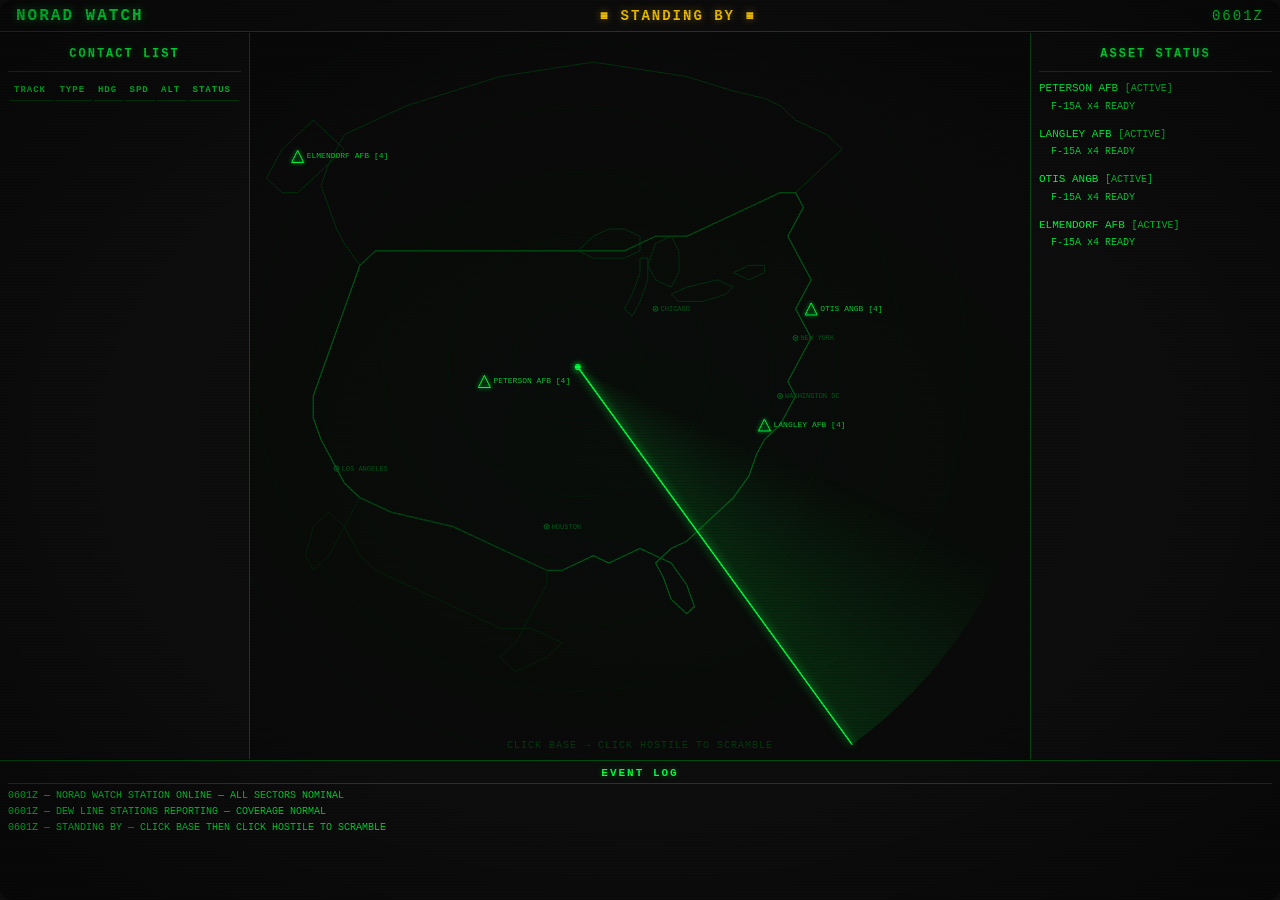
==== index.html @ 204f549c "Initial commit — Phase 1 + Phase 2 complete Phase 1: Playable prototype with radar sweep, North Amer" ====
<!DOCTYPE html>
<html lang="en">
<head>
<meta charset="UTF-8">
<meta name="viewport" content="width=device-width, initial-scale=1.0">
<title>NORAD WATCH</title>
<link rel="stylesheet" href="style.css">
</head>
<body>

<div class="crt-glow"></div>
<div class="crt-vignette"></div>
<div class="crt-overlay"></div>

<div class="layout">
  <!-- Top Bar -->
  <div class="top-bar">
    <span class="title">NORAD WATCH</span>
    <span class="status" id="gameStatus">■ STANDING BY ■</span>
    <span class="clock" id="utcClock">0000Z</span>
  </div>

  <!-- Left Panel: Contact List -->
  <div class="panel left-panel">
    <div class="panel-header">CONTACT LIST</div>
    <table class="contact-table">
      <thead>
        <tr>
          <th>TRACK</th>
          <th>TYPE</th>
          <th>HDG</th>
          <th>SPD</th>
          <th>ALT</th>
          <th>STATUS</th>
        </tr>
      </thead>
      <tbody id="contactBody">
      </tbody>
    </table>
    <div id="selectionDetail" class="selection-detail"></div>
  </div>

  <!-- Center: Radar Canvas -->
  <div class="center-area">
    <canvas id="radarCanvas"></canvas>
    <div class="instructions">CLICK BASE → CLICK HOSTILE TO SCRAMBLE</div>
  </div>

  <!-- Right Panel: Asset Status -->
  <div class="panel right-panel">
    <div class="panel-header">ASSET STATUS</div>
    <div id="assetList"></div>
  </div>

  <!-- Bottom Bar: Event Log -->
  <div class="bottom-bar">
    <div class="panel-header">EVENT LOG</div>
    <div class="event-log" id="eventLog"></div>
  </div>
</div>

<script type="module" src="src/main.js"></script>
</body>
</html>
---- style.css ----
* {
  margin: 0;
  padding: 0;
  box-sizing: border-box;
}

:root {
  --green-bright: #00ff41;
  --green-mid: #00cc33;
  --green-dim: #003b0f;
  --green-text: #00dd38;
  --red-alert: #ff4444;
  --yellow-warn: #ffcc00;
  --orange-warn: #ff8800;
  --bg-dark: #0a0a0a;
  --bg-panel: #0d0d0d;
  --border-green: #004d14;
}

body {
  background: var(--bg-dark);
  color: var(--green-text);
  font-family: 'Courier New', Courier, monospace;
  overflow: hidden;
  height: 100vh;
  width: 100vw;
}

/* CRT scanline overlay */
.crt-overlay {
  position: fixed;
  top: 0; left: 0;
  width: 100%; height: 100%;
  pointer-events: none;
  z-index: 1000;
  background: repeating-linear-gradient(
    0deg,
    rgba(0, 0, 0, 0.15) 0px,
    rgba(0, 0, 0, 0.15) 1px,
    transparent 1px,
    transparent 3px
  );
}

.crt-vignette {
  position: fixed;
  top: 0; left: 0;
  width: 100%; height: 100%;
  pointer-events: none;
  z-index: 999;
  background: radial-gradient(
    ellipse at center,
    transparent 60%,
    rgba(0, 0, 0, 0.4) 100%
  );
  border-radius: 12px;
}

.crt-glow {
  position: fixed;
  top: 0; left: 0;
  width: 100%; height: 100%;
  pointer-events: none;
  z-index: 998;
  background: radial-gradient(
    ellipse at center,
    rgba(0, 255, 65, 0.02) 0%,
    transparent 70%
  );
}

/* Main layout */
.layout {
  display: grid;
  grid-template-columns: 250px 1fr 250px;
  grid-template-rows: 32px 1fr 140px;
  grid-template-areas:
    "topbar topbar topbar"
    "left center right"
    "bottom bottom bottom";
  height: 100vh;
  width: 100vw;
  gap: 1px;
}

/* Top bar */
.top-bar {
  grid-area: topbar;
  display: flex;
  justify-content: space-between;
  align-items: center;
  padding: 0 16px;
  background: var(--bg-panel);
  border-bottom: 1px solid var(--border-green);
  font-size: 14px;
  letter-spacing: 2px;
}

.top-bar .title {
  color: var(--green-bright);
  font-weight: bold;
  font-size: 16px;
  text-shadow: 0 0 8px rgba(0, 255, 65, 0.5);
}

.top-bar .status {
  font-weight: bold;
  text-shadow: 0 0 8px rgba(255, 204, 0, 0.4);
}

.top-bar .clock {
  color: var(--green-bright);
  text-shadow: 0 0 6px rgba(0, 255, 65, 0.3);
}

/* Panels */
.panel {
  background: var(--bg-panel);
  padding: 8px;
  overflow-y: auto;
  font-size: 11px;
  line-height: 1.5;
}

.panel-header {
  color: var(--green-bright);
  font-size: 12px;
  font-weight: bold;
  letter-spacing: 2px;
  text-align: center;
  padding: 4px 0 8px 0;
  border-bottom: 1px solid var(--border-green);
  margin-bottom: 8px;
  text-shadow: 0 0 6px rgba(0, 255, 65, 0.3);
}

/* Left panel */
.left-panel {
  grid-area: left;
  border-right: 1px solid var(--border-green);
}

.contact-table {
  width: 100%;
  font-size: 10px;
}

.contact-table th {
  color: var(--green-mid);
  text-align: left;
  padding: 2px 4px;
  border-bottom: 1px solid var(--green-dim);
  font-size: 9px;
  letter-spacing: 1px;
}

.contact-table td {
  padding: 2px 4px;
  color: var(--green-text);
}

.contact-table tr.hostile td {
  color: var(--red-alert);
}

.contact-table tr.hostile td.status-cell {
  text-shadow: 0 0 4px rgba(255, 68, 68, 0.4);
}

.contact-table tr.selected td {
  background: rgba(255, 68, 68, 0.1);
}

.contact-table tr.neutralized td {
  color: var(--green-dim);
  text-decoration: line-through;
}

.contact-table tr {
  cursor: pointer;
}

.contact-table tr:hover td {
  background: rgba(0, 255, 65, 0.05);
}

/* Selection detail */
.selection-detail {
  margin-top: 12px;
  padding-top: 8px;
  border-top: 1px solid var(--border-green);
  font-size: 10px;
  line-height: 1.6;
  min-height: 20px;
}

.selection-detail:empty {
  display: none;
}

.detail-header {
  color: var(--green-bright);
  font-size: 11px;
  font-weight: bold;
  letter-spacing: 1px;
  margin-bottom: 4px;
}

.detail-row {
  display: flex;
  justify-content: space-between;
  padding: 1px 0;
}

.detail-label {
  color: var(--green-mid);
}

.detail-value {
  color: var(--green-text);
}

.detail-value.hostile {
  color: var(--red-alert);
}

.detail-value.friendly {
  color: var(--green-bright);
}

.detail-assigned {
  margin-top: 4px;
  padding-top: 4px;
  border-top: 1px solid #002a0b;
  color: var(--green-mid);
  font-size: 9px;
}

/* Right panel */
.right-panel {
  grid-area: right;
  border-left: 1px solid var(--border-green);
}

.base-block {
  margin-bottom: 12px;
}

.base-name {
  color: var(--green-bright);
  font-size: 11px;
  margin-bottom: 2px;
}

.base-name .active-tag {
  color: var(--green-mid);
  font-size: 10px;
}

.asset-line {
  padding-left: 12px;
  font-size: 10px;
  color: var(--green-text);
}

/* Center canvas */
.center-area {
  grid-area: center;
  position: relative;
  overflow: hidden;
}

#radarCanvas {
  width: 100%;
  height: 100%;
  display: block;
  cursor: crosshair;
}

/* Bottom bar */
.bottom-bar {
  grid-area: bottom;
  border-top: 1px solid var(--border-green);
  background: var(--bg-panel);
  padding: 4px 8px;
  overflow: hidden;
}

.bottom-bar .panel-header {
  padding: 2px 0 4px 0;
  margin-bottom: 4px;
  font-size: 11px;
}

.event-log {
  height: calc(140px - 32px);
  overflow-y: auto;
  font-size: 10px;
  line-height: 1.6;
}

.event-log .log-entry {
  color: var(--green-text);
  white-space: nowrap;
}

.event-log .log-entry.alert {
  color: var(--red-alert);
}

.event-log .log-entry.warn {
  color: var(--yellow-warn);
}

/* Instructions overlay */
.instructions {
  position: absolute;
  bottom: 8px;
  left: 50%;
  transform: translateX(-50%);
  color: var(--green-dim);
  font-size: 10px;
  letter-spacing: 1px;
  pointer-events: none;
  text-align: center;
  z-index: 10;
}

/* Scrollbar */
::-webkit-scrollbar { width: 4px; }
::-webkit-scrollbar-track { background: var(--bg-dark); }
::-webkit-scrollbar-thumb { background: var(--green-dim); }
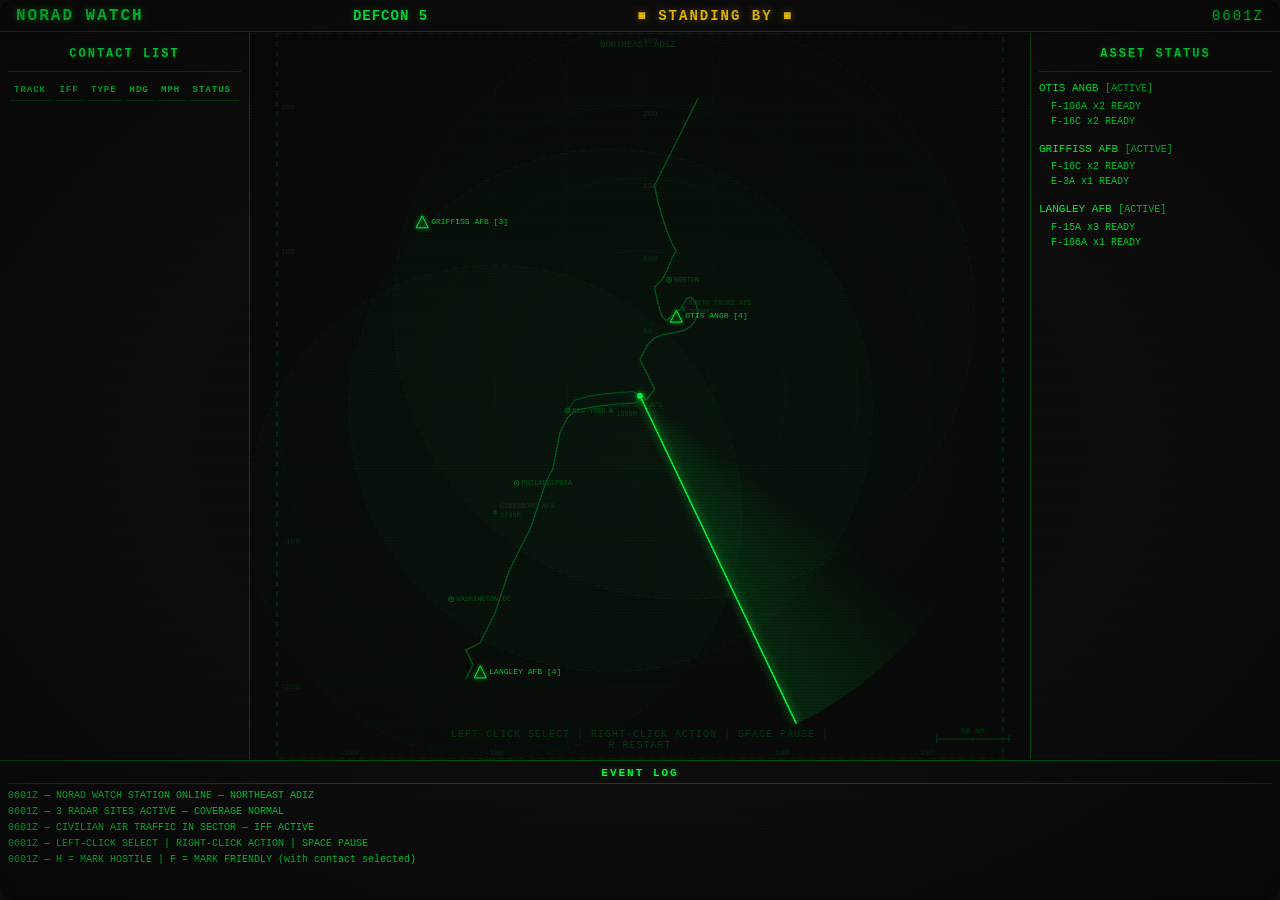
==== commit f4f434b7: "Phase 4-6: Sector focus, IFF pipeline, civilian traffic Phase 4 (waves/DEFCON) was already built. Th" ====
--- a/index.html
+++ b/index.html
@@ -16,7 +16,9 @@
   <!-- Top Bar -->
   <div class="top-bar">
     <span class="title">NORAD WATCH</span>
+    <span class="defcon" id="defconLevel">DEFCON 5</span>
     <span class="status" id="gameStatus">■ STANDING BY ■</span>
+    <span class="wave" id="waveIndicator"></span>
     <span class="clock" id="utcClock">0000Z</span>
   </div>
 
@@ -27,10 +29,10 @@
       <thead>
         <tr>
           <th>TRACK</th>
+          <th>IFF</th>
           <th>TYPE</th>
           <th>HDG</th>
-          <th>SPD</th>
-          <th>ALT</th>
+          <th>MPH</th>
           <th>STATUS</th>
         </tr>
       </thead>
@@ -43,7 +45,8 @@
   <!-- Center: Radar Canvas -->
   <div class="center-area">
     <canvas id="radarCanvas"></canvas>
-    <div class="instructions">CLICK BASE → CLICK HOSTILE TO SCRAMBLE</div>
+    <div class="instructions">LEFT-CLICK SELECT | RIGHT-CLICK ACTION | SPACE PAUSE | R RESTART</div>
+    <div class="scoring-overlay" id="scoringOverlay"></div>
   </div>
 
   <!-- Right Panel: Asset Status -->
--- a/style.css
+++ b/style.css
@@ -12,6 +12,7 @@
   --red-alert: #ff4444;
   --yellow-warn: #ffcc00;
   --orange-warn: #ff8800;
+  --amber: #ff8800;
   --bg-dark: #0a0a0a;
   --bg-panel: #0d0d0d;
   --border-green: #004d14;
@@ -108,6 +109,16 @@
   text-shadow: 0 0 8px rgba(255, 204, 0, 0.4);
 }
 
+.top-bar .defcon {
+  font-weight: bold;
+  letter-spacing: 1px;
+}
+
+.top-bar .wave {
+  color: var(--green-mid);
+  font-size: 12px;
+}
+
 .top-bar .clock {
   color: var(--green-bright);
   text-shadow: 0 0 6px rgba(0, 255, 65, 0.3);
@@ -167,13 +178,35 @@
   text-shadow: 0 0 4px rgba(255, 68, 68, 0.4);
 }
 
+.contact-table tr.unknown-contact td {
+  color: var(--amber);
+}
+
+.contact-table tr.friendly td {
+  color: var(--green-dim);
+}
+
 .contact-table tr.selected td {
+  background: rgba(255, 136, 0, 0.1);
+}
+
+.contact-table tr.hostile.selected td {
   background: rgba(255, 68, 68, 0.1);
 }
 
 .contact-table tr.neutralized td {
-  color: var(--green-dim);
+  color: #1a1a1a;
   text-decoration: line-through;
+}
+
+.mark-controls {
+  margin-top: 6px;
+  padding: 4px 0;
+}
+
+.mark-hint {
+  color: var(--amber);
+  font-size: 9px;
 }
 
 .contact-table tr {
@@ -236,6 +269,43 @@
   font-size: 9px;
 }
 
+/* Aircraft selection rows (base detail panel) */
+.aircraft-row {
+  display: flex;
+  justify-content: space-between;
+  align-items: center;
+  padding: 3px 4px;
+  cursor: pointer;
+  border: 1px solid transparent;
+  margin: 1px 0;
+}
+
+.aircraft-row:hover {
+  background: rgba(0, 255, 65, 0.08);
+  border-color: var(--green-dim);
+}
+
+.aircraft-row.aircraft-selected {
+  background: rgba(0, 255, 65, 0.15);
+  border-color: var(--green-bright);
+  box-shadow: 0 0 4px rgba(0, 255, 65, 0.2);
+}
+
+.aircraft-stats {
+  margin-top: 6px;
+  padding-top: 6px;
+  border-top: 1px solid var(--border-green);
+  font-size: 10px;
+}
+
+.aircraft-desc {
+  margin-top: 4px;
+  color: var(--green-mid);
+  font-size: 9px;
+  line-height: 1.4;
+  font-style: italic;
+}
+
 /* Right panel */
 .right-panel {
   grid-area: right;
@@ -262,6 +332,15 @@
   font-size: 10px;
   color: var(--green-text);
 }
+
+.asset-crashed {
+  color: var(--red-alert);
+  text-decoration: line-through;
+}
+
+.fuel-ok { color: var(--green-text); }
+.fuel-low { color: var(--yellow-warn); }
+.fuel-critical { color: var(--red-alert); }
 
 /* Center canvas */
 .center-area {
@@ -326,6 +405,69 @@
   z-index: 10;
 }
 
+/* Scoring overlay */
+.scoring-overlay {
+  display: none;
+  position: absolute;
+  top: 50%;
+  left: 50%;
+  transform: translate(-50%, -50%);
+  background: rgba(10, 10, 10, 0.92);
+  border: 1px solid var(--border-green);
+  padding: 24px 36px;
+  z-index: 50;
+  font-size: 12px;
+  min-width: 280px;
+  text-align: center;
+}
+
+.scoring-title {
+  color: var(--green-bright);
+  font-size: 18px;
+  font-weight: bold;
+  letter-spacing: 3px;
+  margin-bottom: 12px;
+  text-shadow: 0 0 12px rgba(0, 255, 65, 0.5);
+}
+
+.scoring-line {
+  border-bottom: 1px solid var(--border-green);
+  margin: 8px 0;
+}
+
+.scoring-row {
+  display: flex;
+  justify-content: space-between;
+  padding: 3px 0;
+  color: var(--green-text);
+}
+
+.scoring-row .hostile {
+  color: var(--red-alert);
+}
+
+.scoring-total {
+  color: var(--green-bright);
+  font-size: 16px;
+  font-weight: bold;
+  margin-top: 8px;
+  letter-spacing: 2px;
+  text-shadow: 0 0 8px rgba(0, 255, 65, 0.4);
+}
+
+.scoring-defcon {
+  color: var(--yellow-warn);
+  font-size: 11px;
+  margin-top: 4px;
+}
+
+.scoring-hint {
+  color: var(--green-dim);
+  font-size: 10px;
+  margin-top: 12px;
+  letter-spacing: 1px;
+}
+
 /* Scrollbar */
 ::-webkit-scrollbar { width: 4px; }
 ::-webkit-scrollbar-track { background: var(--bg-dark); }
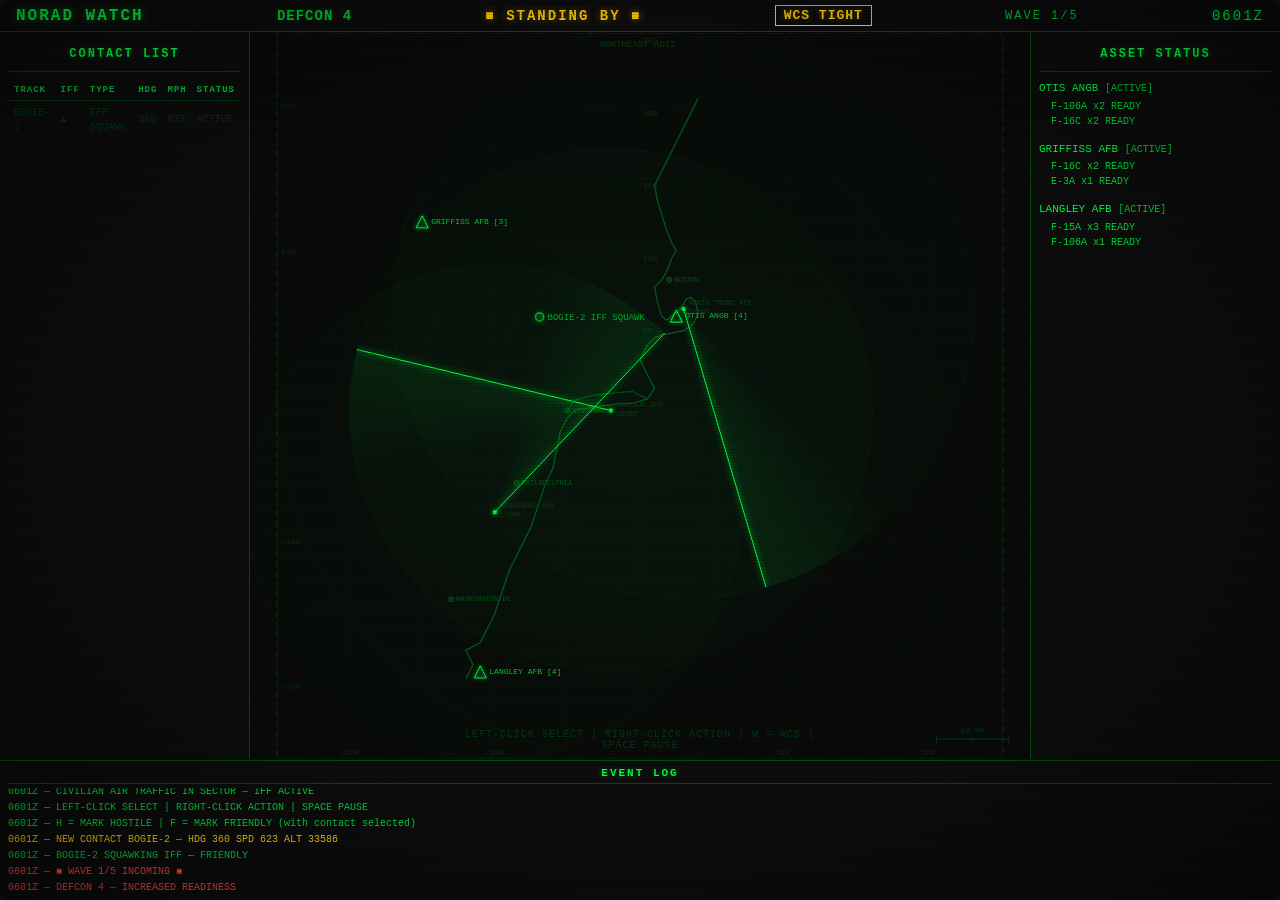
==== commit cc8d22bf: "Phase 7: Weapons Control States, per-site radar sweeps, AWACS improvements WCS system (FREE/TIGHT/HO" ====
--- a/index.html
+++ b/index.html
@@ -18,6 +18,7 @@
     <span class="title">NORAD WATCH</span>
     <span class="defcon" id="defconLevel">DEFCON 5</span>
     <span class="status" id="gameStatus">■ STANDING BY ■</span>
+    <span class="wcs" id="wcsIndicator">WCS TIGHT</span>
     <span class="wave" id="waveIndicator"></span>
     <span class="clock" id="utcClock">0000Z</span>
   </div>
@@ -45,7 +46,7 @@
   <!-- Center: Radar Canvas -->
   <div class="center-area">
     <canvas id="radarCanvas"></canvas>
-    <div class="instructions">LEFT-CLICK SELECT | RIGHT-CLICK ACTION | SPACE PAUSE | R RESTART</div>
+    <div class="instructions">LEFT-CLICK SELECT | RIGHT-CLICK ACTION | W = WCS | SPACE PAUSE</div>
     <div class="scoring-overlay" id="scoringOverlay"></div>
   </div>
 
--- a/style.css
+++ b/style.css
@@ -114,6 +114,15 @@
   letter-spacing: 1px;
 }
 
+.top-bar .wcs {
+  font-weight: bold;
+  font-size: 13px;
+  letter-spacing: 1px;
+  padding: 2px 8px;
+  border: 1px solid;
+  cursor: pointer;
+}
+
 .top-bar .wave {
   color: var(--green-mid);
   font-size: 12px;
@@ -468,6 +477,28 @@
   letter-spacing: 1px;
 }
 
+/* Action buttons */
+.detail-actions {
+  margin-top: 6px;
+  padding-top: 4px;
+}
+
+.rtb-btn {
+  background: transparent;
+  color: var(--yellow-warn);
+  border: 1px solid var(--yellow-warn);
+  font-family: 'Courier New', Courier, monospace;
+  font-size: 10px;
+  letter-spacing: 2px;
+  padding: 3px 12px;
+  cursor: pointer;
+}
+
+.rtb-btn:hover {
+  background: rgba(255, 204, 0, 0.15);
+  text-shadow: 0 0 6px rgba(255, 204, 0, 0.4);
+}
+
 /* Scrollbar */
 ::-webkit-scrollbar { width: 4px; }
 ::-webkit-scrollbar-track { background: var(--bg-dark); }
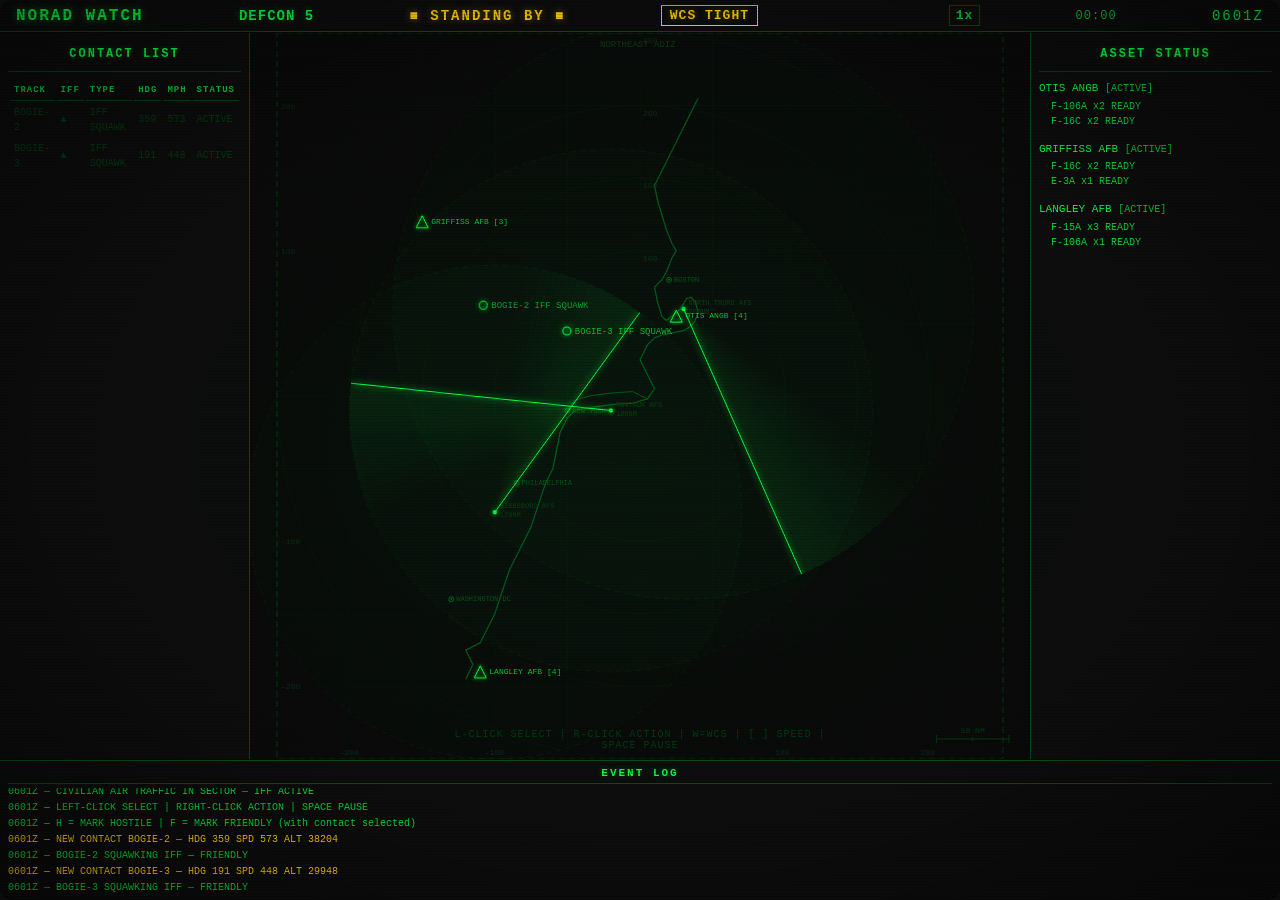
==== commit 2528b461: "Phase 8: Time compression, auto-pause, game clock Variable time compression (1x-16x) via [ ] keys. A" ====
--- a/index.html
+++ b/index.html
@@ -20,6 +20,8 @@
     <span class="status" id="gameStatus">■ STANDING BY ■</span>
     <span class="wcs" id="wcsIndicator">WCS TIGHT</span>
     <span class="wave" id="waveIndicator"></span>
+    <span class="speed" id="speedIndicator">1x</span>
+    <span class="game-clock" id="gameClock">00:00</span>
     <span class="clock" id="utcClock">0000Z</span>
   </div>
 
@@ -46,7 +48,7 @@
   <!-- Center: Radar Canvas -->
   <div class="center-area">
     <canvas id="radarCanvas"></canvas>
-    <div class="instructions">LEFT-CLICK SELECT | RIGHT-CLICK ACTION | W = WCS | SPACE PAUSE</div>
+    <div class="instructions">L-CLICK SELECT | R-CLICK ACTION | W=WCS | [ ] SPEED | SPACE PAUSE</div>
     <div class="scoring-overlay" id="scoringOverlay"></div>
   </div>
 
--- a/style.css
+++ b/style.css
@@ -128,6 +128,20 @@
   font-size: 12px;
 }
 
+.top-bar .speed {
+  font-weight: bold;
+  font-size: 13px;
+  letter-spacing: 1px;
+  padding: 2px 6px;
+  border: 1px solid var(--green-dim);
+}
+
+.top-bar .game-clock {
+  color: var(--green-mid);
+  font-size: 12px;
+  letter-spacing: 1px;
+}
+
 .top-bar .clock {
   color: var(--green-bright);
   text-shadow: 0 0 6px rgba(0, 255, 65, 0.3);
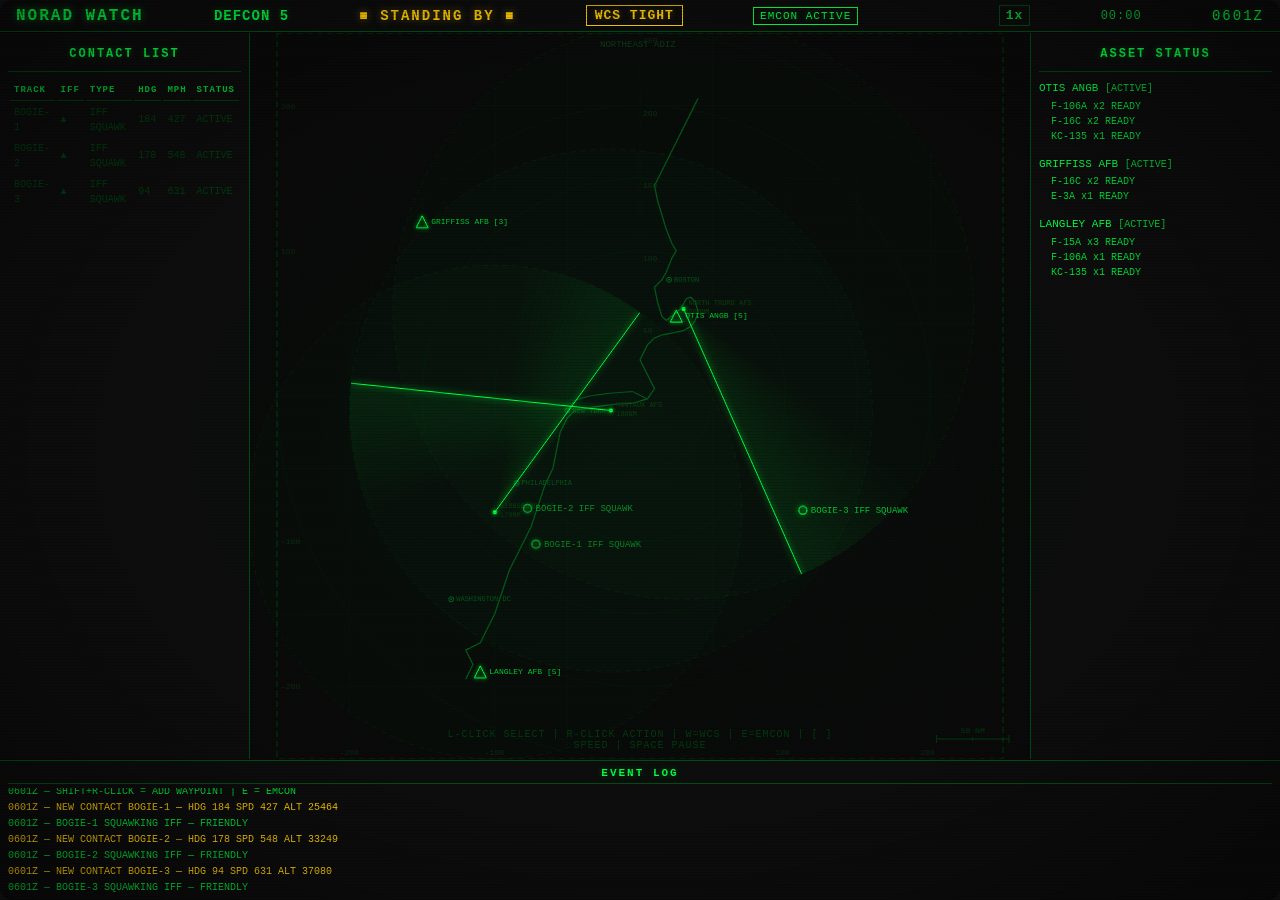
==== commit c2bf3a02: "Phase 10 + 11A: Sensor depth, EMCON, ESM, AWACS hunting, map zoom Phase 10 — Sensor Depth: - Aircraf" ====
--- a/index.html
+++ b/index.html
@@ -4,6 +4,7 @@
 <meta charset="UTF-8">
 <meta name="viewport" content="width=device-width, initial-scale=1.0">
 <title>NORAD WATCH</title>
+<link rel="icon" type="image/svg+xml" href="favicon.svg">
 <link rel="stylesheet" href="style.css">
 </head>
 <body>
@@ -19,6 +20,7 @@
     <span class="defcon" id="defconLevel">DEFCON 5</span>
     <span class="status" id="gameStatus">■ STANDING BY ■</span>
     <span class="wcs" id="wcsIndicator">WCS TIGHT</span>
+    <span class="emcon" id="emconIndicator">EMCON ACTIVE</span>
     <span class="wave" id="waveIndicator"></span>
     <span class="speed" id="speedIndicator">1x</span>
     <span class="game-clock" id="gameClock">00:00</span>
@@ -48,7 +50,7 @@
   <!-- Center: Radar Canvas -->
   <div class="center-area">
     <canvas id="radarCanvas"></canvas>
-    <div class="instructions">L-CLICK SELECT | R-CLICK ACTION | W=WCS | [ ] SPEED | SPACE PAUSE</div>
+    <div class="instructions">L-CLICK SELECT | R-CLICK ACTION | W=WCS | E=EMCON | [ ] SPEED | SPACE PAUSE</div>
     <div class="scoring-overlay" id="scoringOverlay"></div>
   </div>
 
--- a/style.css
+++ b/style.css
@@ -123,6 +123,13 @@
   cursor: pointer;
 }
 
+.top-bar .emcon {
+  font-size: 11px;
+  letter-spacing: 1px;
+  padding: 2px 6px;
+  border: 1px solid;
+}
+
 .top-bar .wave {
   color: var(--green-mid);
   font-size: 12px;
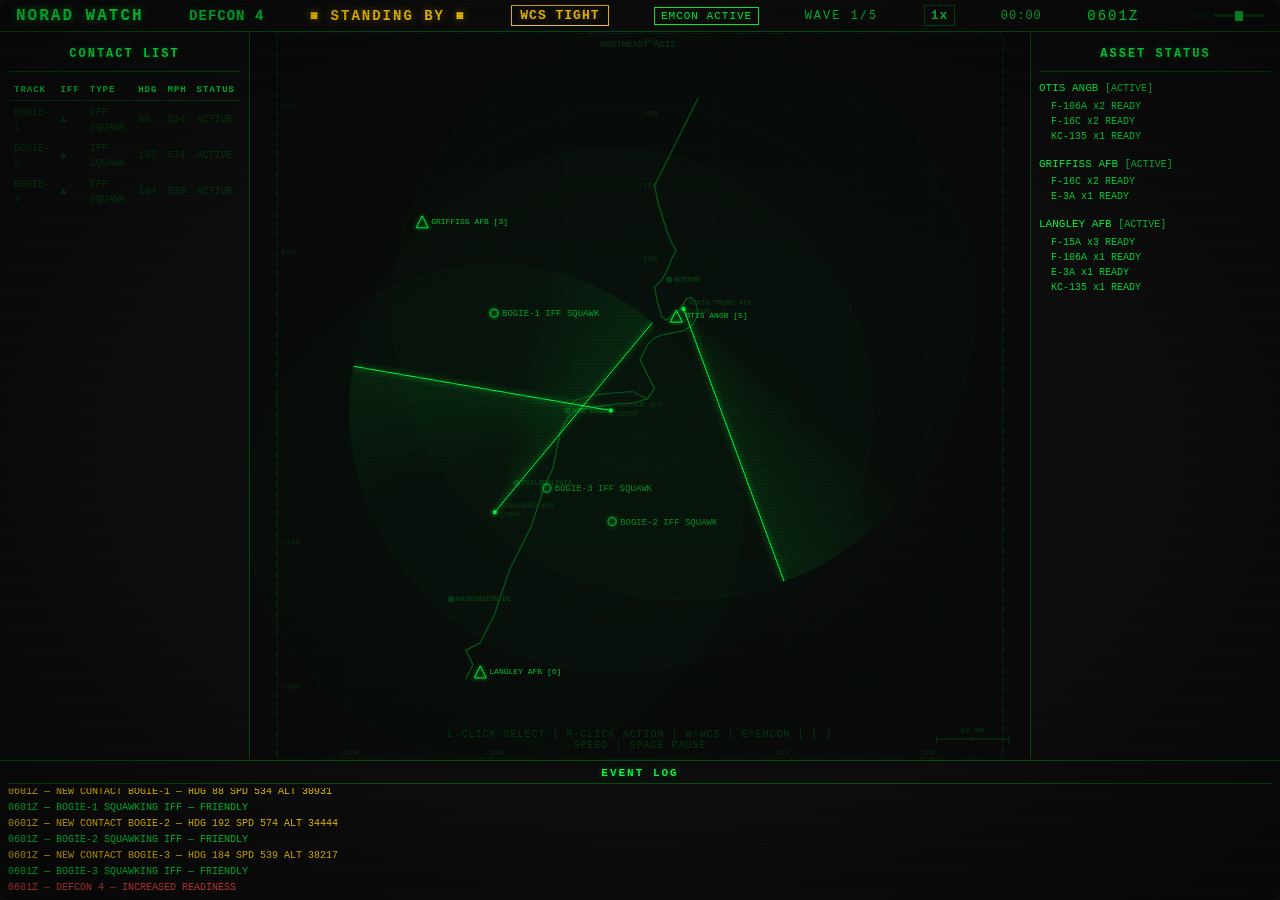
==== commit 1f88b3ac: "Phase 12A: Sound design + bug fixes + Phase 13 roadmap Procedural audio engine (src/audio.js) via We" ====
--- a/index.html
+++ b/index.html
@@ -25,6 +25,10 @@
     <span class="speed" id="speedIndicator">1x</span>
     <span class="game-clock" id="gameClock">00:00</span>
     <span class="clock" id="utcClock">0000Z</span>
+    <span class="volume-control" id="volumeControl">
+      <span class="volume-label">VOL</span>
+      <input type="range" id="volumeSlider" min="0" max="100" value="50" class="volume-slider">
+    </span>
   </div>
 
   <!-- Left Panel: Contact List -->
--- a/style.css
+++ b/style.css
@@ -154,6 +154,48 @@
   text-shadow: 0 0 6px rgba(0, 255, 65, 0.3);
 }
 
+.volume-control {
+  display: inline-flex;
+  align-items: center;
+  gap: 4px;
+  margin-left: 6px;
+}
+
+.volume-label {
+  font-size: 9px;
+  color: var(--green-dim);
+  letter-spacing: 1px;
+}
+
+.volume-slider {
+  -webkit-appearance: none;
+  appearance: none;
+  width: 50px;
+  height: 3px;
+  background: var(--green-dim);
+  border-radius: 0;
+  outline: none;
+  cursor: pointer;
+}
+
+.volume-slider::-webkit-slider-thumb {
+  -webkit-appearance: none;
+  appearance: none;
+  width: 8px;
+  height: 10px;
+  background: var(--green-mid);
+  border: none;
+  cursor: pointer;
+}
+
+.volume-slider::-moz-range-thumb {
+  width: 8px;
+  height: 10px;
+  background: var(--green-mid);
+  border: none;
+  cursor: pointer;
+}
+
 /* Panels */
 .panel {
   background: var(--bg-panel);
@@ -520,6 +562,23 @@
   text-shadow: 0 0 6px rgba(255, 204, 0, 0.4);
 }
 
+.refuel-btn {
+  background: transparent;
+  color: #c896ff;
+  border: 1px solid #c896ff;
+  font-family: 'Courier New', Courier, monospace;
+  font-size: 10px;
+  letter-spacing: 2px;
+  padding: 3px 12px;
+  cursor: pointer;
+  margin-left: 6px;
+}
+
+.refuel-btn:hover {
+  background: rgba(200, 150, 255, 0.15);
+  text-shadow: 0 0 6px rgba(200, 150, 255, 0.4);
+}
+
 /* Scrollbar */
 ::-webkit-scrollbar { width: 4px; }
 ::-webkit-scrollbar-track { background: var(--bg-dark); }
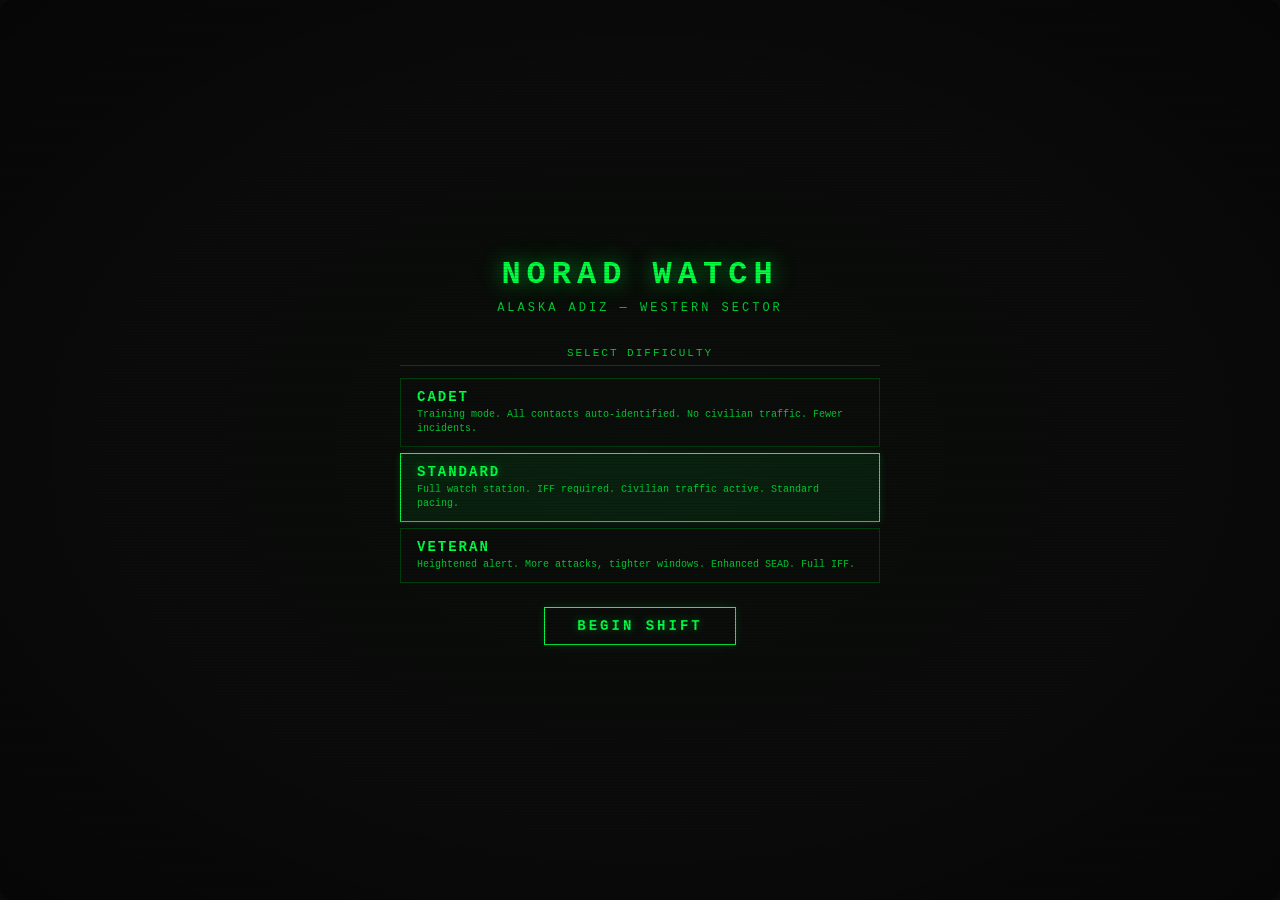
==== commit 0d4d343d: "Phase 14A: Difficulty scaling — pre-game menu, CADET/STANDARD/VETERAN presets Add pre-game menu with" ====
--- a/index.html
+++ b/index.html
@@ -12,6 +12,30 @@
 <div class="crt-glow"></div>
 <div class="crt-vignette"></div>
 <div class="crt-overlay"></div>
+
+<!-- Pre-game menu -->
+<div class="menu-overlay" id="menuOverlay">
+  <div class="menu-box">
+    <div class="menu-title">NORAD WATCH</div>
+    <div class="menu-subtitle">ALASKA ADIZ — WESTERN SECTOR</div>
+    <div class="menu-section">SELECT DIFFICULTY</div>
+    <div class="menu-options" id="menuOptions">
+      <div class="menu-option" data-difficulty="CADET">
+        <div class="menu-option-label">CADET</div>
+        <div class="menu-option-desc">Training mode. All contacts auto-identified. No civilian traffic. Fewer incidents.</div>
+      </div>
+      <div class="menu-option selected" data-difficulty="STANDARD">
+        <div class="menu-option-label">STANDARD</div>
+        <div class="menu-option-desc">Full watch station. IFF required. Civilian traffic active. Standard pacing.</div>
+      </div>
+      <div class="menu-option" data-difficulty="VETERAN">
+        <div class="menu-option-label">VETERAN</div>
+        <div class="menu-option-desc">Heightened alert. More attacks, tighter windows. Enhanced SEAD. Full IFF.</div>
+      </div>
+    </div>
+    <button class="menu-start" id="menuStart">BEGIN SHIFT</button>
+  </div>
+</div>
 
 <div class="layout">
   <!-- Top Bar -->
--- a/style.css
+++ b/style.css
@@ -583,3 +583,117 @@
 ::-webkit-scrollbar { width: 4px; }
 ::-webkit-scrollbar-track { background: var(--bg-dark); }
 ::-webkit-scrollbar-thumb { background: var(--green-dim); }
+
+/* ═══════════════════════════════════════════
+   PRE-GAME MENU
+   ═══════════════════════════════════════════ */
+
+.menu-overlay {
+  position: fixed;
+  top: 0; left: 0;
+  width: 100%; height: 100%;
+  background: var(--bg-dark);
+  z-index: 500;
+  display: flex;
+  align-items: center;
+  justify-content: center;
+}
+
+.menu-overlay.hidden {
+  display: none;
+}
+
+.menu-box {
+  text-align: center;
+  max-width: 480px;
+  width: 90%;
+}
+
+.menu-title {
+  font-size: 32px;
+  font-weight: bold;
+  color: var(--green-bright);
+  letter-spacing: 6px;
+  text-shadow: 0 0 20px rgba(0, 255, 65, 0.5), 0 0 40px rgba(0, 255, 65, 0.2);
+  margin-bottom: 8px;
+}
+
+.menu-subtitle {
+  font-size: 12px;
+  color: var(--green-mid);
+  letter-spacing: 3px;
+  margin-bottom: 32px;
+}
+
+.menu-section {
+  font-size: 11px;
+  color: var(--green-mid);
+  letter-spacing: 2px;
+  margin-bottom: 12px;
+  padding-bottom: 6px;
+  border-bottom: 1px solid var(--border-green);
+}
+
+.menu-options {
+  display: flex;
+  flex-direction: column;
+  gap: 6px;
+  margin-bottom: 24px;
+}
+
+.menu-option {
+  border: 1px solid var(--green-dim);
+  padding: 10px 16px;
+  cursor: pointer;
+  text-align: left;
+  transition: border-color 0.15s, background 0.15s;
+}
+
+.menu-option:hover {
+  border-color: var(--green-mid);
+  background: rgba(0, 255, 65, 0.04);
+}
+
+.menu-option.selected {
+  border-color: var(--green-bright);
+  background: rgba(0, 255, 65, 0.08);
+  box-shadow: 0 0 8px rgba(0, 255, 65, 0.15);
+}
+
+.menu-option-label {
+  font-size: 14px;
+  font-weight: bold;
+  color: var(--green-bright);
+  letter-spacing: 2px;
+  margin-bottom: 3px;
+}
+
+.menu-option.selected .menu-option-label {
+  text-shadow: 0 0 8px rgba(0, 255, 65, 0.4);
+}
+
+.menu-option-desc {
+  font-size: 10px;
+  color: var(--green-mid);
+  line-height: 1.4;
+}
+
+.menu-start {
+  background: transparent;
+  color: var(--green-bright);
+  border: 1px solid var(--green-bright);
+  font-family: 'Courier New', Courier, monospace;
+  font-size: 14px;
+  font-weight: bold;
+  letter-spacing: 3px;
+  padding: 10px 32px;
+  cursor: pointer;
+  text-shadow: 0 0 8px rgba(0, 255, 65, 0.4);
+  box-shadow: 0 0 8px rgba(0, 255, 65, 0.15);
+  transition: background 0.15s, box-shadow 0.15s;
+}
+
+.menu-start:hover {
+  background: rgba(0, 255, 65, 0.1);
+  box-shadow: 0 0 16px rgba(0, 255, 65, 0.3);
+}
